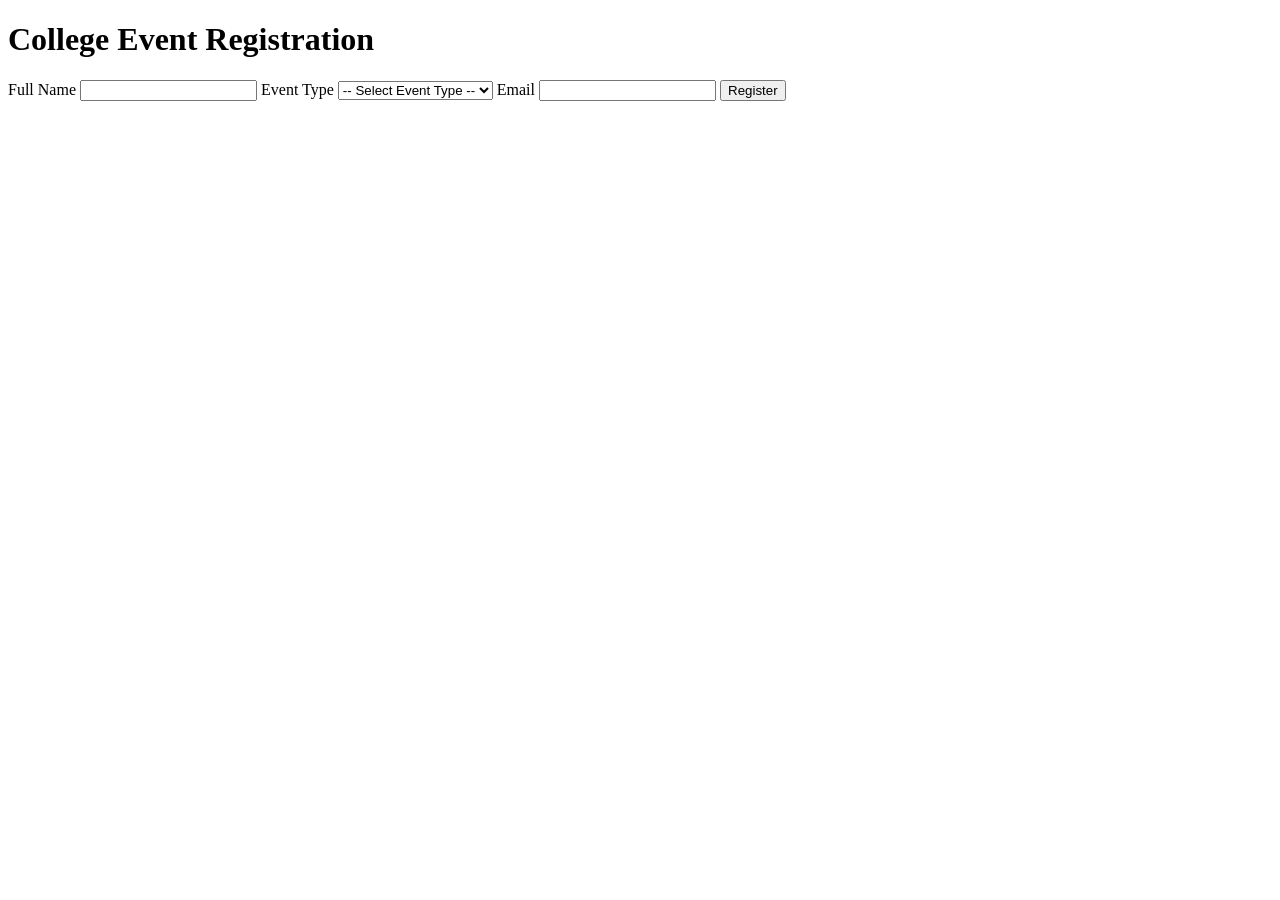
==== index.html @ b5f4d45d "Add files via upload" ====
<!DOCTYPE html>
<html lang="en">
<head>
    <meta charset="UTF-8">
    <meta name="viewport" content="width=device-width, initial-scale=1.0">
    <title>College Event Registration</title>
    <link rel="stylesheet" href="{{ url_for('static', filename='style.css') }}">
</head>
<body>
    <div class="container">
        <h1>College Event Registration</h1>

        <form id="registrationForm">
            <label for="full_name">Full Name</label>
            <input type="text" id="full_name" name="full_name" required>

            <label for="event_name">Event Type</label>
            <select id="event_name" name="event_name" required>
                <option value="">-- Select Event Type --</option>
                <option value="Tech Fest">Tech Fest</option>
                <option value="Cultural Events">Cultural Events</option>
                <option value="Workshops">Workshops</option>
            </select>

            <label for="email">Email</label>
            <input type="email" id="email" name="email">

            <button type="submit">Register</button>
        </form>

        <p id="message"></p>
    </div>

    <script>
        const form = document.getElementById("registrationForm");
        const message = document.getElementById("message");

        form.addEventListener("submit", async function(e) {
            e.preventDefault();

            const formData = new FormData(form);

            try {
                const response = await fetch("/register", {
                    method: "POST",
                    body: formData
                });

                const result = await response.json();

                message.textContent = result.message;
                message.style.color = result.success ? "green" : "red";

                if (result.success) {
                    form.reset();
                }
            } catch (error) {
                message.textContent = "Something went wrong. Please try again.";
                message.style.color = "red";
            }
        });
    </script>
</body>
</html>
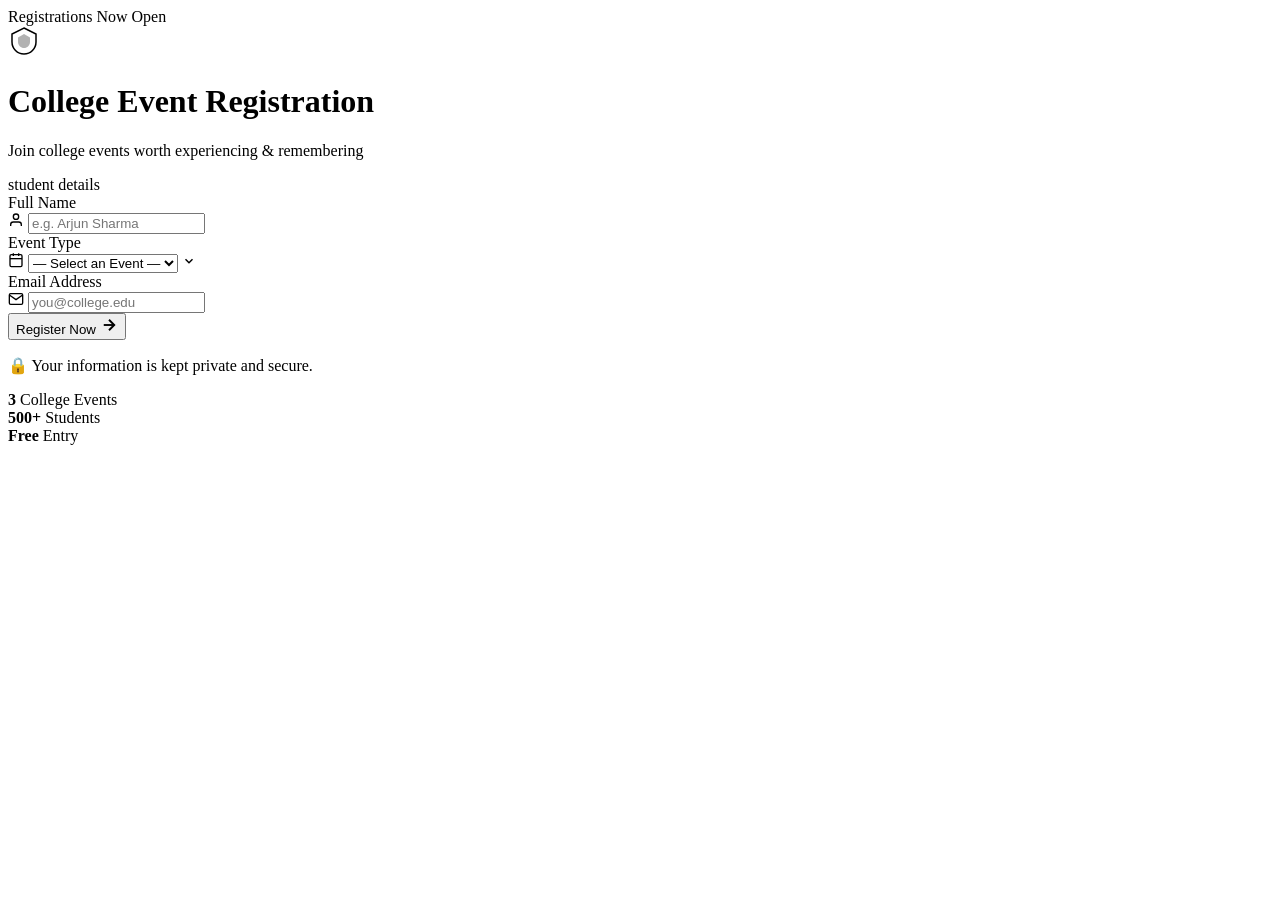
==== commit 7943a2a3: "Add files via upload" ====
--- a/index.html
+++ b/index.html
@@ -1,64 +1,195 @@
-<!DOCTYPE html>
-<html lang="en">
-<head>
-    <meta charset="UTF-8">
-    <meta name="viewport" content="width=device-width, initial-scale=1.0">
-    <title>College Event Registration</title>
-    <link rel="stylesheet" href="{{ url_for('static', filename='style.css') }}">
-</head>
-<body>
-    <div class="container">
-        <h1>College Event Registration</h1>
-
-        <form id="registrationForm">
-            <label for="full_name">Full Name</label>
-            <input type="text" id="full_name" name="full_name" required>
-
-            <label for="event_name">Event Type</label>
-            <select id="event_name" name="event_name" required>
-                <option value="">-- Select Event Type --</option>
-                <option value="Tech Fest">Tech Fest</option>
-                <option value="Cultural Events">Cultural Events</option>
-                <option value="Workshops">Workshops</option>
-            </select>
-
-            <label for="email">Email</label>
-            <input type="email" id="email" name="email">
-
-            <button type="submit">Register</button>
-        </form>
-
-        <p id="message"></p>
-    </div>
-
-    <script>
-        const form = document.getElementById("registrationForm");
-        const message = document.getElementById("message");
-
-        form.addEventListener("submit", async function(e) {
-            e.preventDefault();
-
-            const formData = new FormData(form);
-
-            try {
-                const response = await fetch("/register", {
-                    method: "POST",
-                    body: formData
-                });
-
-                const result = await response.json();
-
-                message.textContent = result.message;
-                message.style.color = result.success ? "green" : "red";
-
-                if (result.success) {
-                    form.reset();
-                }
-            } catch (error) {
-                message.textContent = "Something went wrong. Please try again.";
-                message.style.color = "red";
-            }
-        });
-    </script>
-</body>
-</html>+<!--
+    Author:  Heli Patel
+    File:    templates/index.html
+    Purpose: Frontend registration form for college events (Tech Fest,
+             Cultural Events and Workshops). Served via Flask and styled
+             using style.css from the static folder.
+-->
+
+<!DOCTYPE html>
+<html lang="en">
+<head>
+    <meta charset="UTF-8">
+    <meta name="viewport" content="width=device-width, initial-scale=1.0">
+    <title>College Event Registration</title>
+
+    <!-- Google Fonts for typography -->
+    <link rel="preconnect" href="https://fonts.googleapis.com">
+    <link rel="preconnect" href="https://fonts.gstatic.com" crossorigin>
+    <link href="https://fonts.googleapis.com/css2?family=Cormorant+Garamond:wght@400;600;700&family=DM+Sans:wght@300;400;500;600&display=swap" rel="stylesheet">
+
+    <!-- Main stylesheet served by Flask from the static folder -->
+    <link rel="stylesheet" href="{{ url_for('static', filename='style.css') }}">
+</head>
+<body>
+
+    <!-- Animated background blobs and grid overlay for visual depth -->
+    <div class="bg-blob blob-1"></div>
+    <div class="bg-blob blob-2"></div>
+    <div class="bg-blob blob-3"></div>
+    <div class="grid-overlay"></div>
+
+    <div class="page-wrapper">
+
+        <!-- Status badge -->
+        <div class="badge">
+            <span class="badge-dot"></span>
+            Registrations Now Open
+        </div>
+
+        <!-- Main registration card -->
+        <div class="card">
+            <div class="card-accent"></div>
+            <div class="card-inner">
+
+                <!-- Card header with logo, title and subtitle -->
+                <div class="card-header">
+                    <div class="logo-mark">
+                        <svg width="32" height="32" viewBox="0 0 32 32" fill="none">
+                            <path d="M16 2L28 8V16C28 22.627 22.627 28 16 28C9.373 28 4 22.627 4 16V8L16 2Z" stroke="currentColor" stroke-width="1.5" fill="none"/>
+                            <path d="M16 8L22 11.5V16C22 19.313 19.313 22 16 22C12.687 22 10 19.313 10 16V11.5L16 8Z" fill="currentColor" opacity="0.3"/>
+                        </svg>
+                    </div>
+                    <h1>College Event <span class="highlight">Registration</span></h1>
+                    <p class="subtitle">Join college events worth experiencing & remembering</p>
+                </div>
+
+                <!-- Section divider -->
+                <div class="divider">
+                    <span></span><span class="divider-text">student details</span><span></span>
+                </div>
+
+                <!-- Registration form — submits to Flask /register route via POST -->
+                <form id="registrationForm" novalidate>
+
+                    <!-- Full name input -->
+                    <div class="field-group">
+                        <label for="full_name">Full Name</label>
+                        <div class="input-wrapper">
+                            <svg class="input-icon" width="16" height="16" viewBox="0 0 24 24" fill="none" stroke="currentColor" stroke-width="2">
+                                <path d="M20 21v-2a4 4 0 0 0-4-4H8a4 4 0 0 0-4 4v2"/>
+                                <circle cx="12" cy="7" r="4"/>
+                            </svg>
+                            <input type="text" id="full_name" name="full_name" placeholder="e.g. Arjun Sharma" required autocomplete="name">
+                        </div>
+                    </div>
+
+                    <!-- Event type dropdown -->
+                    <div class="field-group">
+                        <label for="event_name">Event Type</label>
+                        <div class="input-wrapper select-wrapper">
+                            <svg class="input-icon" width="16" height="16" viewBox="0 0 24 24" fill="none" stroke="currentColor" stroke-width="2">
+                                <rect x="3" y="4" width="18" height="18" rx="2" ry="2"/>
+                                <line x1="16" y1="2" x2="16" y2="6"/><line x1="8" y1="2" x2="8" y2="6"/>
+                                <line x1="3" y1="10" x2="21" y2="10"/>
+                            </svg>
+                            <select id="event_name" name="event_name" required>
+                                <option value="">— Select an Event —</option>
+                                <option value="Tech Fest">🚀 Tech Fest</option>
+                                <option value="Cultural Events">🎭 Cultural Events</option>
+                                <option value="Workshops">🛠️ Workshops</option>
+                            </select>
+                            <svg class="chevron" width="14" height="14" viewBox="0 0 24 24" fill="none" stroke="currentColor" stroke-width="2.5">
+                                <polyline points="6 9 12 15 18 9"/>
+                            </svg>
+                        </div>
+                    </div>
+
+                    <!-- Email address input -->
+                    <div class="field-group">
+                        <label for="email">Email Address</label>
+                        <div class="input-wrapper">
+                            <svg class="input-icon" width="16" height="16" viewBox="0 0 24 24" fill="none" stroke="currentColor" stroke-width="2">
+                                <path d="M4 4h16c1.1 0 2 .9 2 2v12c0 1.1-.9 2-2 2H4c-1.1 0-2-.9-2-2V6c0-1.1.9-2 2-2z"/>
+                                <polyline points="22,6 12,13 2,6"/>
+                            </svg>
+                            <input type="email" id="email" name="email" placeholder="you@college.edu" autocomplete="email">
+                        </div>
+                    </div>
+
+                    <!-- Submit button -->
+                    <button type="submit" id="submitBtn">
+                        <span class="btn-text">Register Now</span>
+                        <span class="btn-icon">
+                            <svg width="18" height="18" viewBox="0 0 24 24" fill="none" stroke="currentColor" stroke-width="2.5">
+                                <line x1="5" y1="12" x2="19" y2="12"/>
+                                <polyline points="12 5 19 12 12 19"/>
+                            </svg>
+                        </span>
+                        <div class="btn-shimmer"></div>
+                    </button>
+
+                </form>
+
+                <!-- Success or error message displayed after form submission -->
+                <div id="message" class="message" role="alert" aria-live="polite"></div>
+
+                <!-- Footer note -->
+                <p class="footer-note">🔒 Your information is kept private and secure.</p>
+
+            </div>
+        </div>
+
+        <!-- Quick stats shown below the card -->
+        <div class="stats-row">
+            <div class="stat-pill"><strong>3</strong> College Events</div>
+            <div class="stat-pill"><strong>500+</strong> Students</div>
+            <div class="stat-pill"><strong>Free</strong> Entry</div>
+        </div>
+
+    </div>
+
+    <script>
+        // Add focused/filled CSS classes to input wrappers for styling on interaction
+        document.querySelectorAll("input, select").forEach(el => {
+            el.addEventListener("focus", () => {
+                el.closest(".input-wrapper").classList.add("focused");
+            });
+            el.addEventListener("blur", () => {
+                el.closest(".input-wrapper").classList.remove("focused");
+                if (el.value) el.closest(".input-wrapper").classList.add("filled");
+                else el.closest(".input-wrapper").classList.remove("filled");
+            });
+        });
+
+        const form = document.getElementById("registrationForm");
+        const message = document.getElementById("message");
+        const submitBtn = document.getElementById("submitBtn");
+
+        // Handle form submission — sends data to Flask /register and displays response
+        form.addEventListener("submit", async function (e) {
+            e.preventDefault();
+
+            submitBtn.classList.add("loading");
+            submitBtn.disabled = true;
+            message.className = "message";
+            message.textContent = "";
+
+            const formData = new FormData(form);
+
+            try {
+                const response = await fetch("/register", {
+                    method: "POST",
+                    body: formData
+                });
+
+                const result = await response.json();
+
+                message.textContent = result.message;
+                message.className = "message " + (result.success ? "success" : "error");
+
+                if (result.success) {
+                    form.reset();
+                    document.querySelectorAll(".input-wrapper").forEach(w => w.classList.remove("filled"));
+                }
+            } catch (error) {
+                message.textContent = "Something went wrong. Please try again.";
+                message.className = "message error";
+            } finally {
+                submitBtn.classList.remove("loading");
+                submitBtn.disabled = false;
+            }
+        });
+    </script>
+</body>
+</html>
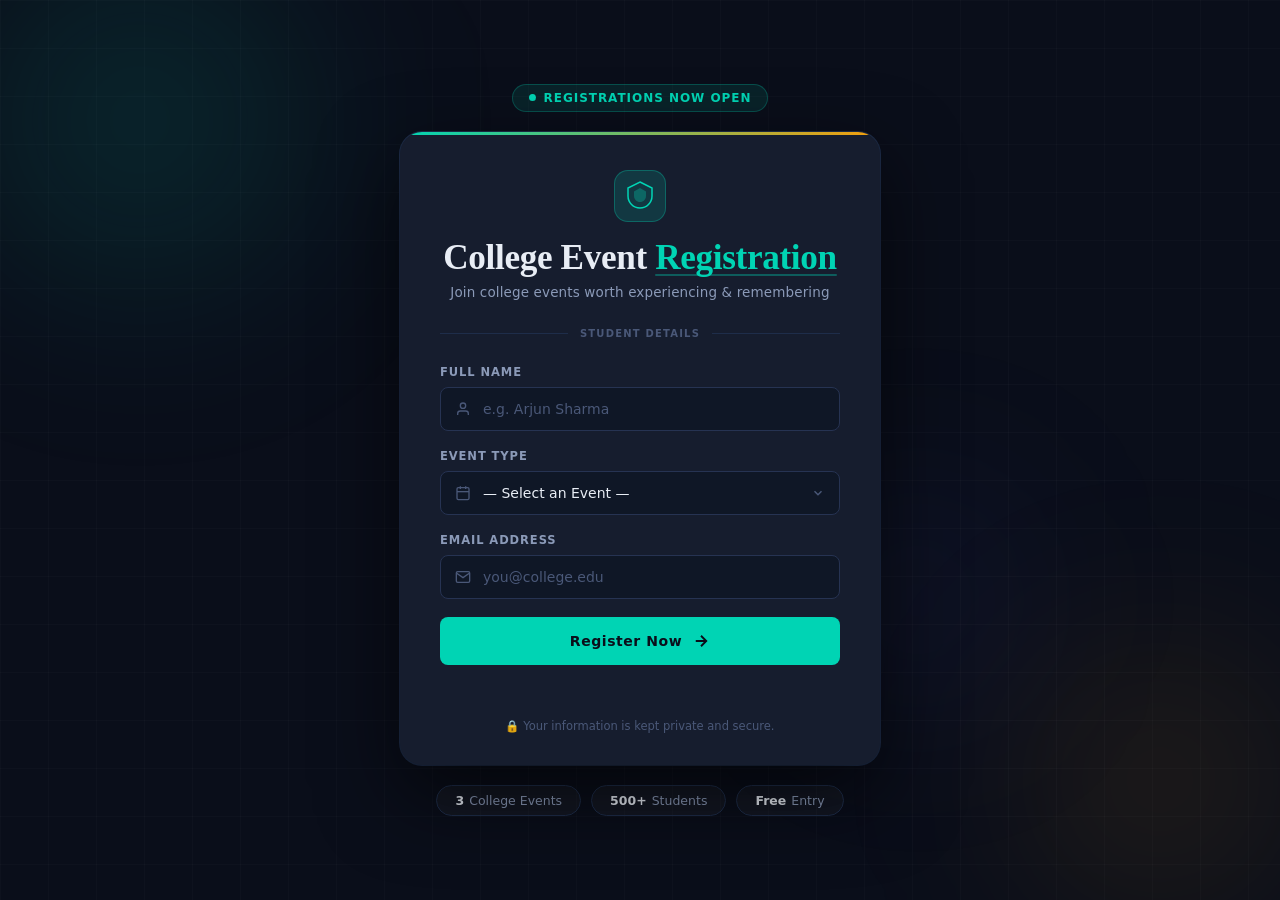
==== commit 9ccb8200: "Update index.html" ====
--- a/index.html
+++ b/index.html
@@ -21,6 +21,484 @@
     <!-- Main stylesheet served by Flask from the static folder -->
     <link rel="stylesheet" href="{{ url_for('static', filename='style.css') }}">
 </head>
+<style>
+/*
+    Author:  Heli Patel
+    File:    static/style.css
+    Purpose: Styles for the College Event Registration page.
+             Covers layout, card design, form inputs, animations,
+             and responsive behaviour for the Flask prototype.
+*/
+
+/* ── CSS Variables — global design tokens ─── */
+:root {
+    --navy:       #0a0e1a;
+    --navy-mid:   #111827;
+    --card-bg:    #161d2e;
+    --card-border:#1e2d4a;
+    --teal:       #00d4b4;
+    --teal-dim:   rgba(0, 212, 180, 0.15);
+    --amber:      #f59e0b;
+    --amber-dim:  rgba(245, 158, 11, 0.12);
+    --text-main:  #e8edf5;
+    --text-soft:  #8b9ab8;
+    --text-muted: #4a5878;
+    --input-bg:   #0f1726;
+    --input-border: #263352;
+    --input-focus:  #00d4b4;
+    --error:      #f87171;
+    --success:    #34d399;
+    --font-display: 'Cormorant Garamond', Georgia, serif;
+    --font-body:    'DM Sans', system-ui, sans-serif;
+    --radius-sm: 8px;
+    --radius-md: 14px;
+    --radius-lg: 22px;
+    --shadow-card: 0 30px 80px rgba(0,0,0,0.6), 0 0 0 1px var(--card-border);
+    --transition: 0.25s cubic-bezier(0.4, 0, 0.2, 1);
+}
+
+/* ── Reset ───────────────────────────────────── */
+*, *::before, *::after {
+    box-sizing: border-box;
+    margin: 0;
+    padding: 0;
+}
+
+html {
+    scroll-behavior: smooth;
+}
+
+/* ── Body — dark navy full-page background ───── */
+body {
+    font-family: var(--font-body);
+    background: var(--navy);
+    color: var(--text-main);
+    min-height: 100vh;
+    display: flex;
+    align-items: center;
+    justify-content: center;
+    overflow-x: hidden;
+    position: relative;
+}
+
+/* ── Background blobs — ambient glow effect ──── */
+.bg-blob {
+    position: fixed;
+    border-radius: 50%;
+    filter: blur(90px);
+    pointer-events: none;
+    z-index: 0;
+    animation: drift 12s ease-in-out infinite alternate;
+}
+.blob-1 {
+    width: 480px; height: 480px;
+    background: radial-gradient(circle, rgba(0,212,180,0.18), transparent 70%);
+    top: -120px; left: -100px;
+    animation-delay: 0s;
+}
+.blob-2 {
+    width: 400px; height: 400px;
+    background: radial-gradient(circle, rgba(245,158,11,0.14), transparent 70%);
+    bottom: -80px; right: -80px;
+    animation-delay: -4s;
+}
+.blob-3 {
+    width: 300px; height: 300px;
+    background: radial-gradient(circle, rgba(99,102,241,0.12), transparent 70%);
+    top: 50%; left: 60%;
+    animation-delay: -8s;
+}
+@keyframes drift {
+    from { transform: translate(0, 0) scale(1); }
+    to   { transform: translate(30px, 20px) scale(1.08); }
+}
+
+/* ── Grid overlay — subtle dot grid on background ── */
+.grid-overlay {
+    position: fixed;
+    inset: 0;
+    background-image:
+        linear-gradient(rgba(255,255,255,0.018) 1px, transparent 1px),
+        linear-gradient(90deg, rgba(255,255,255,0.018) 1px, transparent 1px);
+    background-size: 48px 48px;
+    pointer-events: none;
+    z-index: 0;
+}
+
+/* ── Page wrapper — centres card on screen ──── */
+.page-wrapper {
+    position: relative;
+    z-index: 1;
+    display: flex;
+    flex-direction: column;
+    align-items: center;
+    gap: 20px;
+    padding: 40px 20px;
+    width: 100%;
+    max-width: 520px;
+    animation: pageIn 0.7s cubic-bezier(0.22, 1, 0.36, 1) both;
+}
+@keyframes pageIn {
+    from { opacity: 0; transform: translateY(28px); }
+    to   { opacity: 1; transform: translateY(0); }
+}
+
+/* ── Badge — "Registrations Now Open" pill ──── */
+.badge {
+    display: inline-flex;
+    align-items: center;
+    gap: 8px;
+    background: rgba(0, 212, 180, 0.1);
+    border: 1px solid rgba(0, 212, 180, 0.25);
+    color: var(--teal);
+    font-size: 12px;
+    font-weight: 600;
+    letter-spacing: 0.08em;
+    text-transform: uppercase;
+    padding: 6px 16px;
+    border-radius: 100px;
+}
+.badge-dot {
+    width: 7px; height: 7px;
+    background: var(--teal);
+    border-radius: 50%;
+    animation: pulse 1.8s ease-in-out infinite;
+}
+@keyframes pulse {
+    0%, 100% { opacity: 1; transform: scale(1); }
+    50%       { opacity: 0.4; transform: scale(0.7); }
+}
+
+/* ── Card — main registration container ──────── */
+.card {
+    width: 100%;
+    background: var(--card-bg);
+    border-radius: var(--radius-lg);
+    box-shadow: var(--shadow-card);
+    position: relative;
+    overflow: hidden;
+}
+
+/* Animated gradient bar along the top of the card */
+.card-accent {
+    position: absolute;
+    top: 0; left: 0; right: 0;
+    height: 3px;
+    background: linear-gradient(90deg, var(--teal), var(--amber), var(--teal));
+    background-size: 200% 100%;
+    animation: shimmerBar 4s linear infinite;
+}
+@keyframes shimmerBar {
+    from { background-position: 200% 0; }
+    to   { background-position: -200% 0; }
+}
+
+.card-inner {
+    padding: 38px 40px 32px;
+}
+
+/* ── Card header — logo, title, subtitle ─────── */
+.card-header {
+    text-align: center;
+    margin-bottom: 28px;
+}
+
+.logo-mark {
+    display: inline-flex;
+    align-items: center;
+    justify-content: center;
+    width: 52px; height: 52px;
+    background: var(--teal-dim);
+    border: 1px solid rgba(0,212,180,0.3);
+    border-radius: var(--radius-md);
+    color: var(--teal);
+    margin-bottom: 16px;
+}
+
+h1 {
+    font-family: var(--font-display);
+    font-size: 2.2rem;
+    font-weight: 700;
+    line-height: 1.15;
+    letter-spacing: -0.01em;
+    color: var(--text-main);
+}
+
+/* Teal highlighted word in the h1 with underline accent */
+h1 .highlight {
+    color: var(--teal);
+    position: relative;
+    display: inline-block;
+}
+h1 .highlight::after {
+    content: '';
+    position: absolute;
+    left: 0; bottom: 2px;
+    width: 100%; height: 2px;
+    background: var(--teal);
+    opacity: 0.35;
+    border-radius: 2px;
+}
+
+.subtitle {
+    font-size: 13.5px;
+    color: var(--text-soft);
+    margin-top: 6px;
+    font-weight: 300;
+    letter-spacing: 0.01em;
+}
+
+/* ── Divider — horizontal line with centred label ── */
+.divider {
+    display: flex;
+    align-items: center;
+    gap: 12px;
+    margin-bottom: 26px;
+}
+.divider span:first-child,
+.divider span:last-child {
+    flex: 1;
+    height: 1px;
+    background: var(--card-border);
+    display: block;
+}
+.divider-text {
+    font-size: 10px;
+    font-weight: 600;
+    letter-spacing: 0.12em;
+    text-transform: uppercase;
+    color: var(--text-muted);
+    white-space: nowrap;
+    flex: none !important;
+    height: auto !important;
+    background: none !important;
+}
+
+/* ── Form field groups ───────────────────────── */
+.field-group {
+    margin-bottom: 18px;
+}
+
+label {
+    display: block;
+    font-size: 11.5px;
+    font-weight: 600;
+    letter-spacing: 0.08em;
+    text-transform: uppercase;
+    color: var(--text-soft);
+    margin-bottom: 8px;
+}
+
+/* ── Input wrapper — contains icon + input ───── */
+.input-wrapper {
+    position: relative;
+    display: flex;
+    align-items: center;
+    background: var(--input-bg);
+    border: 1px solid var(--input-border);
+    border-radius: var(--radius-sm);
+    transition: border-color var(--transition), box-shadow var(--transition);
+}
+.input-wrapper.focused {
+    border-color: var(--input-focus);
+    box-shadow: 0 0 0 3px rgba(0, 212, 180, 0.12);
+}
+.input-wrapper.filled {
+    border-color: rgba(0, 212, 180, 0.35);
+}
+
+.input-icon {
+    position: absolute;
+    left: 14px;
+    color: var(--text-muted);
+    pointer-events: none;
+    transition: color var(--transition);
+    flex-shrink: 0;
+}
+.input-wrapper.focused .input-icon {
+    color: var(--teal);
+}
+
+input, select {
+    width: 100%;
+    background: transparent;
+    border: none;
+    outline: none;
+    font-family: var(--font-body);
+    font-size: 14px;
+    font-weight: 400;
+    color: var(--text-main);
+    padding: 13px 14px 13px 42px;
+    appearance: none;
+    -webkit-appearance: none;
+}
+
+input::placeholder {
+    color: var(--text-muted);
+}
+
+select {
+    cursor: pointer;
+    padding-right: 38px;
+}
+
+select option {
+    background: var(--navy-mid);
+    color: var(--text-main);
+}
+
+/* Custom chevron arrow for the select dropdown */
+.select-wrapper {
+    position: relative;
+}
+.chevron {
+    position: absolute;
+    right: 14px;
+    color: var(--text-muted);
+    pointer-events: none;
+    transition: transform var(--transition), color var(--transition);
+}
+.input-wrapper.focused .chevron {
+    transform: rotate(180deg);
+    color: var(--teal);
+}
+
+/* ── Submit button ───────────────────────────── */
+button[type="submit"] {
+    width: 100%;
+    margin-top: 8px;
+    padding: 15px 24px;
+    background: var(--teal);
+    color: #0a0e1a;
+    font-family: var(--font-body);
+    font-size: 14px;
+    font-weight: 700;
+    letter-spacing: 0.04em;
+    border: none;
+    border-radius: var(--radius-sm);
+    cursor: pointer;
+    display: flex;
+    align-items: center;
+    justify-content: center;
+    gap: 10px;
+    position: relative;
+    overflow: hidden;
+    transition: transform var(--transition), box-shadow var(--transition), background var(--transition);
+}
+button[type="submit"]:hover:not(:disabled) {
+    transform: translateY(-2px);
+    box-shadow: 0 8px 30px rgba(0, 212, 180, 0.35);
+    background: #00e8c6;
+}
+button[type="submit"]:active:not(:disabled) {
+    transform: translateY(0);
+}
+button[type="submit"]:disabled {
+    opacity: 0.6;
+    cursor: not-allowed;
+}
+
+.btn-icon {
+    display: flex;
+    align-items: center;
+    transition: transform var(--transition);
+}
+button[type="submit"]:hover:not(:disabled) .btn-icon {
+    transform: translateX(3px);
+}
+
+/* Shimmer sweep animation across the button */
+.btn-shimmer {
+    position: absolute;
+    top: 0; left: -100%;
+    width: 60%;
+    height: 100%;
+    background: linear-gradient(120deg, transparent, rgba(255,255,255,0.25), transparent);
+    animation: btnShimmer 3s ease-in-out infinite;
+}
+@keyframes btnShimmer {
+    0%   { left: -100%; }
+    50%, 100% { left: 160%; }
+}
+
+/* Loading state — appends ellipsis to button text while request is in flight */
+button[type="submit"].loading .btn-text::after {
+    content: '…';
+}
+button[type="submit"].loading .btn-icon {
+    display: none;
+}
+
+/* ── Message area — success and error states ─── */
+.message {
+    text-align: center;
+    font-size: 13.5px;
+    font-weight: 500;
+    margin-top: 16px;
+    padding: 10px 16px;
+    border-radius: var(--radius-sm);
+    min-height: 0;
+    transition: all 0.3s ease;
+    opacity: 0;
+}
+.message.success {
+    opacity: 1;
+    background: rgba(52, 211, 153, 0.1);
+    border: 1px solid rgba(52, 211, 153, 0.25);
+    color: var(--success);
+}
+.message.error {
+    opacity: 1;
+    background: rgba(248, 113, 113, 0.1);
+    border: 1px solid rgba(248, 113, 113, 0.25);
+    color: var(--error);
+}
+
+/* ── Footer note ─────────────────────────────── */
+.footer-note {
+    text-align: center;
+    font-size: 11.5px;
+    color: var(--text-muted);
+    margin-top: 18px;
+}
+
+/* ── Stats row — summary pills below the card ── */
+.stats-row {
+    display: flex;
+    gap: 10px;
+}
+.stat-pill {
+    background: rgba(255,255,255,0.04);
+    border: 1px solid var(--card-border);
+    border-radius: 100px;
+    padding: 7px 18px;
+    font-size: 12.5px;
+    color: var(--text-soft);
+    display: flex;
+    gap: 5px;
+    align-items: center;
+}
+.stat-pill strong {
+    color: var(--text-main);
+    font-weight: 600;
+}
+
+/* ── Responsive — adjustments for small screens ── */
+@media (max-width: 520px) {
+    .card-inner {
+        padding: 28px 22px 24px;
+    }
+    h1 {
+        font-size: 1.85rem;
+    }
+    .stats-row {
+        flex-wrap: wrap;
+        justify-content: center;
+    }
+}
+
+
+    </style>
 <body>
 
     <!-- Animated background blobs and grid overlay for visual depth -->
